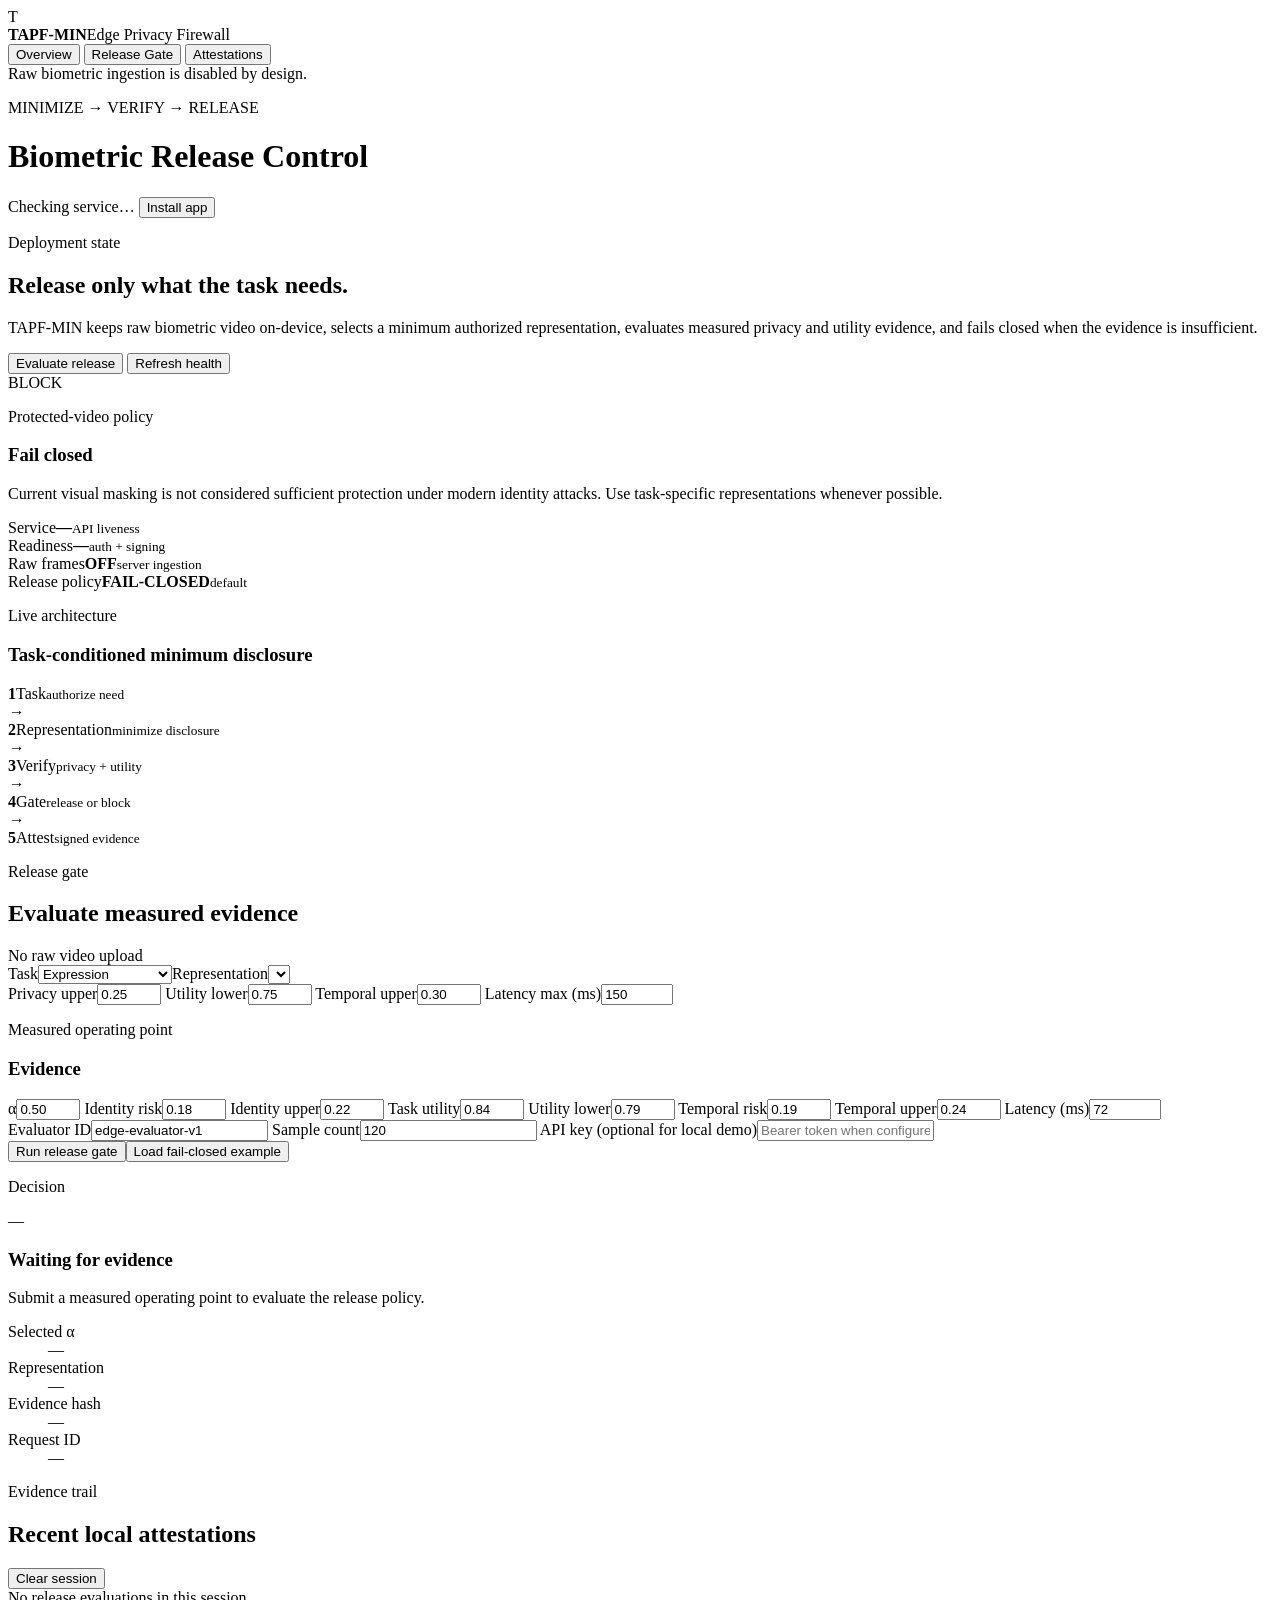
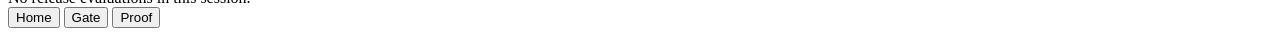
==== frontend/index.html @ cfe1b30a "Add TAPF-MIN responsive web and mobile interface" ====
<!doctype html>
<html lang="en">
<head>
  <meta charset="utf-8">
  <meta name="viewport" content="width=device-width,initial-scale=1,viewport-fit=cover">
  <meta name="theme-color" content="#0b1320">
  <meta name="description" content="TAPF-MIN minimum-disclosure biometric release interface">
  <link rel="manifest" href="/app/manifest.webmanifest">
  <link rel="icon" href="/app/icon.svg" type="image/svg+xml">
  <link rel="stylesheet" href="/app/styles.css">
  <title>TAPF-MIN Edge</title>
</head>
<body>
  <div class="app-shell">
    <aside class="sidebar" aria-label="Primary navigation">
      <div class="brand">
        <div class="brand-mark">T</div>
        <div><strong>TAPF-MIN</strong><span>Edge Privacy Firewall</span></div>
      </div>
      <nav class="nav-list">
        <button class="nav-item active" data-view="overview">Overview</button>
        <button class="nav-item" data-view="evaluate">Release Gate</button>
        <button class="nav-item" data-view="attestations">Attestations</button>
      </nav>
      <div class="sidebar-note">Raw biometric ingestion is disabled by design.</div>
    </aside>

    <main class="main">
      <header class="topbar">
        <div>
          <p class="eyebrow">MINIMIZE → VERIFY → RELEASE</p>
          <h1>Biometric Release Control</h1>
        </div>
        <div class="status-group">
          <span id="healthBadge" class="badge neutral">Checking service…</span>
          <button id="installBtn" class="secondary hidden" type="button">Install app</button>
        </div>
      </header>

      <section id="overview" class="view active" aria-labelledby="overviewTitle">
        <div class="hero-grid">
          <article class="panel hero-panel">
            <p class="eyebrow">Deployment state</p>
            <h2 id="overviewTitle">Release only what the task needs.</h2>
            <p class="lead">TAPF-MIN keeps raw biometric video on-device, selects a minimum authorized representation, evaluates measured privacy and utility evidence, and fails closed when the evidence is insufficient.</p>
            <div class="hero-actions">
              <button class="primary" type="button" data-jump="evaluate">Evaluate release</button>
              <button class="secondary" type="button" id="refreshHealth">Refresh health</button>
            </div>
          </article>
          <article class="panel risk-panel">
            <div class="ring" aria-label="Visual privacy status"><span id="riskRingValue">BLOCK</span></div>
            <div><p class="eyebrow">Protected-video policy</p><h3>Fail closed</h3><p>Current visual masking is not considered sufficient protection under modern identity attacks. Use task-specific representations whenever possible.</p></div>
          </article>
        </div>

        <div class="metric-grid">
          <article class="metric"><span>Service</span><strong id="serviceState">—</strong><small>API liveness</small></article>
          <article class="metric"><span>Readiness</span><strong id="readyState">—</strong><small>auth + signing</small></article>
          <article class="metric"><span>Raw frames</span><strong>OFF</strong><small>server ingestion</small></article>
          <article class="metric"><span>Release policy</span><strong>FAIL-CLOSED</strong><small>default</small></article>
        </div>

        <article class="panel pipeline-panel">
          <div class="panel-head"><div><p class="eyebrow">Live architecture</p><h3>Task-conditioned minimum disclosure</h3></div></div>
          <div class="pipeline" aria-label="TAPF-MIN processing pipeline">
            <div class="step"><b>1</b><span>Task</span><small>authorize need</small></div>
            <i>→</i><div class="step"><b>2</b><span>Representation</span><small>minimize disclosure</small></div>
            <i>→</i><div class="step"><b>3</b><span>Verify</span><small>privacy + utility</small></div>
            <i>→</i><div class="step"><b>4</b><span>Gate</span><small>release or block</small></div>
            <i>→</i><div class="step"><b>5</b><span>Attest</span><small>signed evidence</small></div>
          </div>
        </article>
      </section>

      <section id="evaluate" class="view" aria-labelledby="evaluateTitle">
        <div class="section-heading"><div><p class="eyebrow">Release gate</p><h2 id="evaluateTitle">Evaluate measured evidence</h2></div><span class="badge warn">No raw video upload</span></div>
        <div class="two-col">
          <form id="releaseForm" class="panel form-panel">
            <div class="field-row"><label>Task<select id="task" required><option value="expression">Expression</option><option value="movement">Movement</option><option value="rppg">rPPG</option><option value="authentication">Authentication</option><option value="visual_exam">Visual examination</option></select></label><label>Representation<select id="representation" required></select></label></div>
            <div class="threshold-grid">
              <label>Privacy upper<input id="privacyThreshold" type="number" min="0" max="1" step="0.01" value="0.25"></label>
              <label>Utility lower<input id="utilityThreshold" type="number" min="0" max="1" step="0.01" value="0.75"></label>
              <label>Temporal upper<input id="temporalThreshold" type="number" min="0" max="1" step="0.01" value="0.30"></label>
              <label>Latency max (ms)<input id="latencyThreshold" type="number" min="1" max="60000" step="1" value="150"></label>
            </div>
            <div class="panel-head compact"><div><p class="eyebrow">Measured operating point</p><h3>Evidence</h3></div></div>
            <div class="threshold-grid">
              <label>α<input id="alpha" type="number" min="0" max="1" step="0.05" value="0.50"></label>
              <label>Identity risk<input id="identityRisk" type="number" min="0" max="1" step="0.01" value="0.18"></label>
              <label>Identity upper<input id="identityUpper" type="number" min="0" max="1" step="0.01" value="0.22"></label>
              <label>Task utility<input id="taskUtility" type="number" min="0" max="1" step="0.01" value="0.84"></label>
              <label>Utility lower<input id="utilityLower" type="number" min="0" max="1" step="0.01" value="0.79"></label>
              <label>Temporal risk<input id="temporalRisk" type="number" min="0" max="1" step="0.01" value="0.19"></label>
              <label>Temporal upper<input id="temporalUpper" type="number" min="0" max="1" step="0.01" value="0.24"></label>
              <label>Latency (ms)<input id="latency" type="number" min="0" max="60000" step="1" value="72"></label>
            </div>
            <label>Evaluator ID<input id="evaluatorId" value="edge-evaluator-v1" maxlength="256"></label>
            <label>Sample count<input id="sampleCount" type="number" min="1" value="120"></label>
            <label>API key (optional for local demo)<input id="apiKey" type="password" autocomplete="off" placeholder="Bearer token when configured"></label>
            <div class="form-actions"><button class="primary" type="submit">Run release gate</button><button class="secondary" id="loadBlocked" type="button">Load fail-closed example</button></div>
            <p id="formMessage" class="form-message" aria-live="polite"></p>
          </form>

          <article class="panel decision-panel">
            <p class="eyebrow">Decision</p>
            <div id="decisionIcon" class="decision-icon neutral">—</div>
            <h3 id="decisionTitle">Waiting for evidence</h3>
            <p id="decisionReason">Submit a measured operating point to evaluate the release policy.</p>
            <dl class="decision-details"><div><dt>Selected α</dt><dd id="selectedAlpha">—</dd></div><div><dt>Representation</dt><dd id="selectedRep">—</dd></div><div><dt>Evidence hash</dt><dd id="evidenceHash">—</dd></div><div><dt>Request ID</dt><dd id="requestId">—</dd></div></dl>
          </article>
        </div>
      </section>

      <section id="attestations" class="view" aria-labelledby="attestTitle">
        <div class="section-heading"><div><p class="eyebrow">Evidence trail</p><h2 id="attestTitle">Recent local attestations</h2></div><button id="clearHistory" class="secondary" type="button">Clear session</button></div>
        <div id="attestationList" class="attestation-list"><article class="panel empty">No release evaluations in this session.</article></div>
      </section>
    </main>

    <nav class="mobile-nav" aria-label="Mobile navigation">
      <button class="mobile-nav-item active" data-view="overview">Home</button>
      <button class="mobile-nav-item" data-view="evaluate">Gate</button>
      <button class="mobile-nav-item" data-view="attestations">Proof</button>
    </nav>
  </div>
  <script src="/app/app.js" defer></script>
</body>
</html>
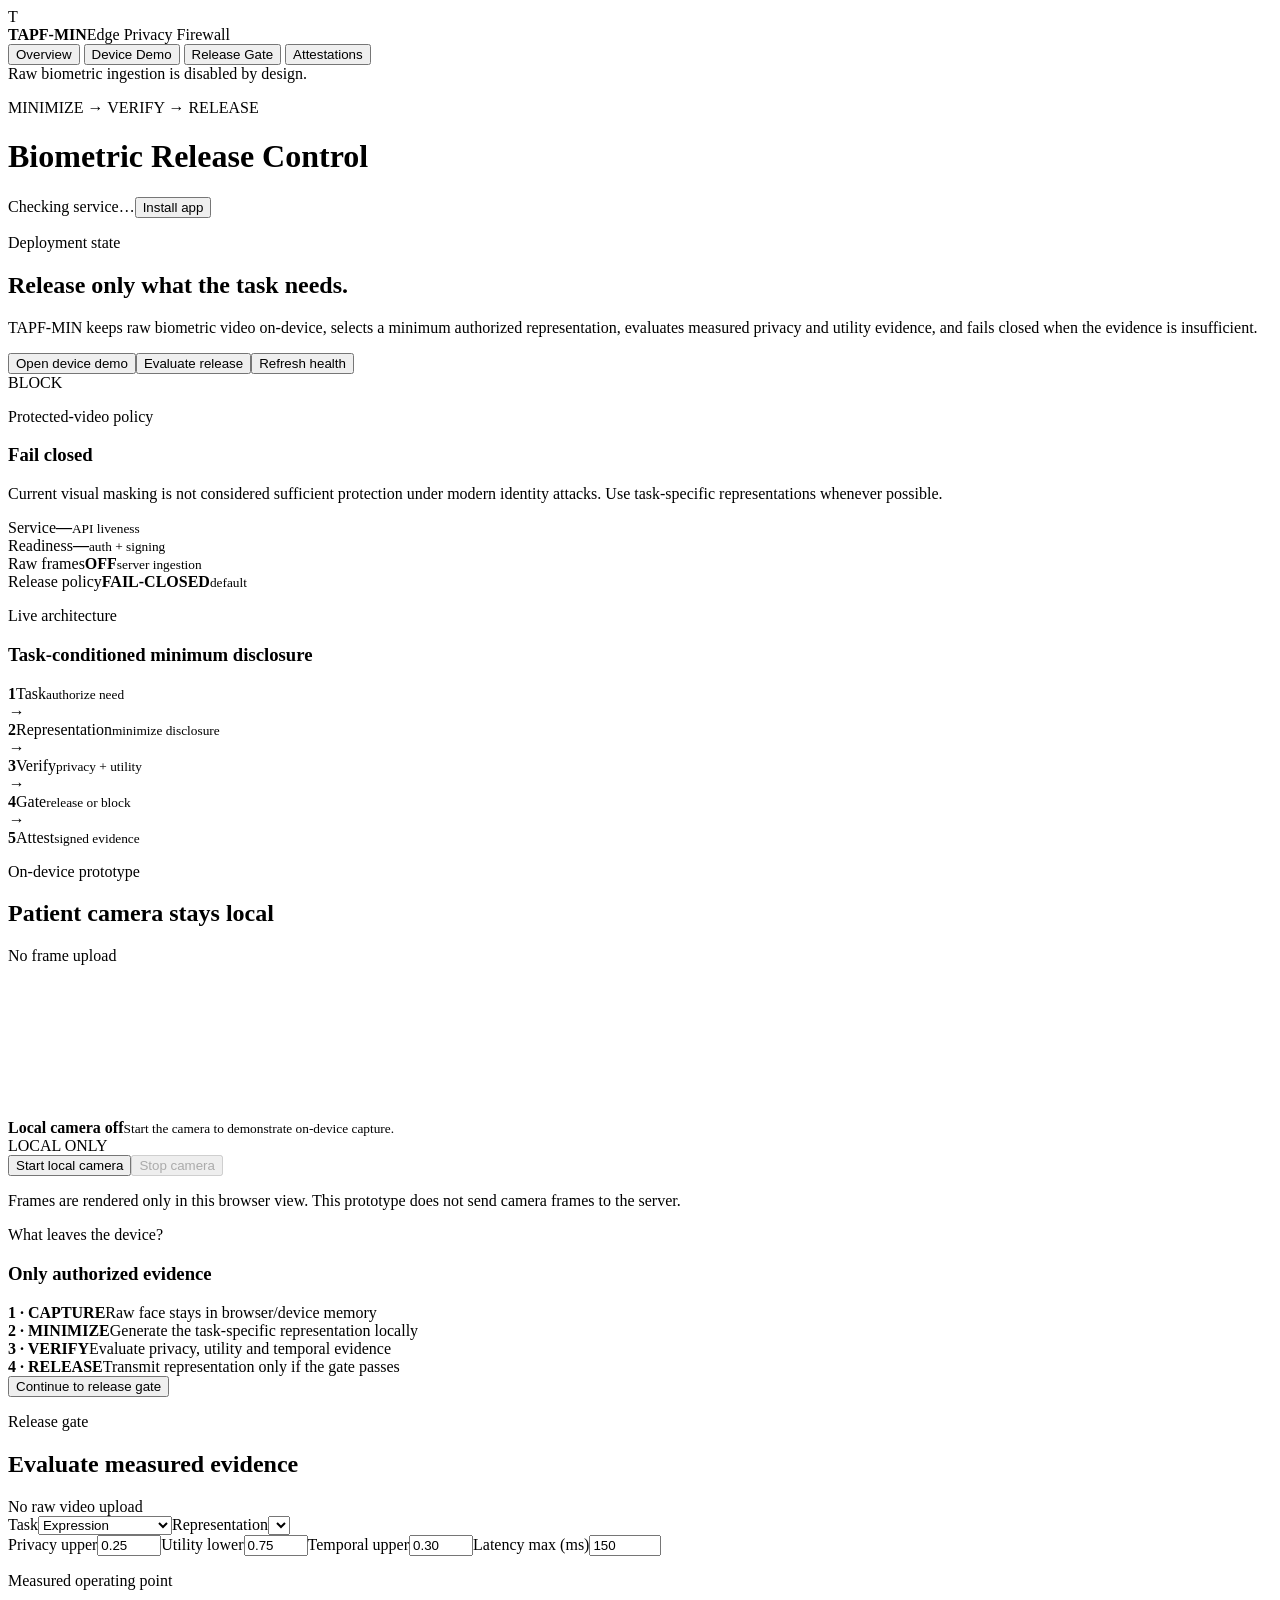
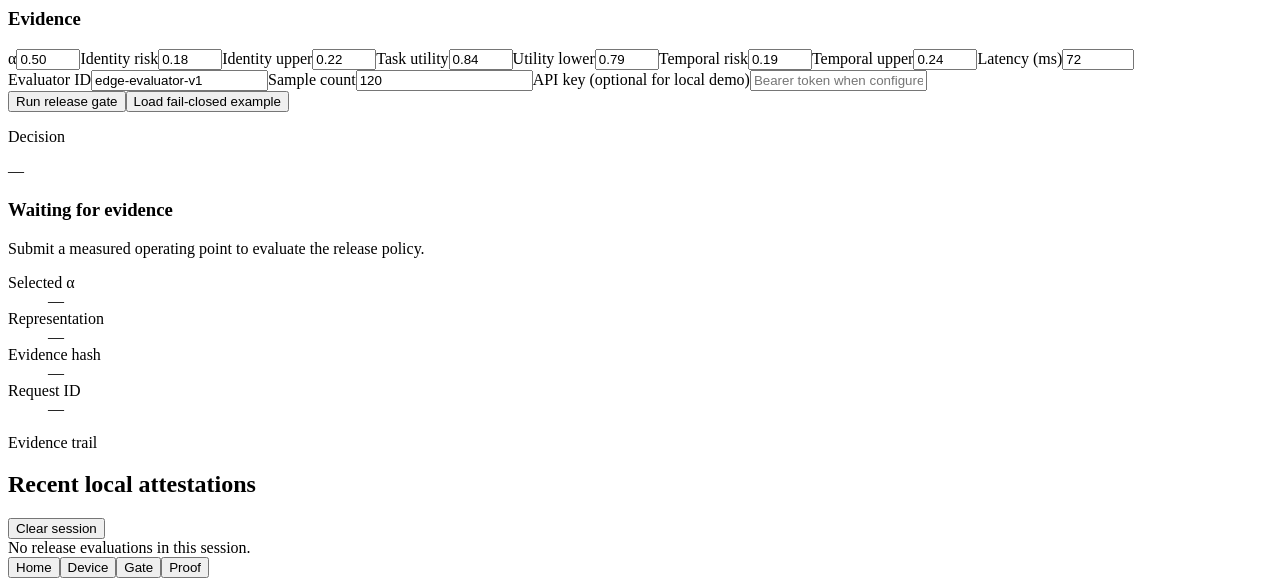
==== commit 0aa791e4: "Add local-camera device demo to TAPF-MIN app" ====
--- a/frontend/index.html
+++ b/frontend/index.html
@@ -13,12 +13,10 @@
 <body>
   <div class="app-shell">
     <aside class="sidebar" aria-label="Primary navigation">
-      <div class="brand">
-        <div class="brand-mark">T</div>
-        <div><strong>TAPF-MIN</strong><span>Edge Privacy Firewall</span></div>
-      </div>
+      <div class="brand"><div class="brand-mark">T</div><div><strong>TAPF-MIN</strong><span>Edge Privacy Firewall</span></div></div>
       <nav class="nav-list">
         <button class="nav-item active" data-view="overview">Overview</button>
+        <button class="nav-item" data-view="device">Device Demo</button>
         <button class="nav-item" data-view="evaluate">Release Gate</button>
         <button class="nav-item" data-view="attestations">Attestations</button>
       </nav>
@@ -26,51 +24,31 @@
     </aside>
 
     <main class="main">
-      <header class="topbar">
-        <div>
-          <p class="eyebrow">MINIMIZE → VERIFY → RELEASE</p>
-          <h1>Biometric Release Control</h1>
-        </div>
-        <div class="status-group">
-          <span id="healthBadge" class="badge neutral">Checking service…</span>
-          <button id="installBtn" class="secondary hidden" type="button">Install app</button>
-        </div>
-      </header>
+      <header class="topbar"><div><p class="eyebrow">MINIMIZE → VERIFY → RELEASE</p><h1>Biometric Release Control</h1></div><div class="status-group"><span id="healthBadge" class="badge neutral">Checking service…</span><button id="installBtn" class="secondary hidden" type="button">Install app</button></div></header>
 
       <section id="overview" class="view active" aria-labelledby="overviewTitle">
         <div class="hero-grid">
-          <article class="panel hero-panel">
-            <p class="eyebrow">Deployment state</p>
-            <h2 id="overviewTitle">Release only what the task needs.</h2>
-            <p class="lead">TAPF-MIN keeps raw biometric video on-device, selects a minimum authorized representation, evaluates measured privacy and utility evidence, and fails closed when the evidence is insufficient.</p>
-            <div class="hero-actions">
-              <button class="primary" type="button" data-jump="evaluate">Evaluate release</button>
-              <button class="secondary" type="button" id="refreshHealth">Refresh health</button>
-            </div>
+          <article class="panel hero-panel"><p class="eyebrow">Deployment state</p><h2 id="overviewTitle">Release only what the task needs.</h2><p class="lead">TAPF-MIN keeps raw biometric video on-device, selects a minimum authorized representation, evaluates measured privacy and utility evidence, and fails closed when the evidence is insufficient.</p><div class="hero-actions"><button class="primary" type="button" data-jump="device">Open device demo</button><button class="secondary" type="button" data-jump="evaluate">Evaluate release</button><button class="secondary" type="button" id="refreshHealth">Refresh health</button></div></article>
+          <article class="panel risk-panel"><div class="ring" aria-label="Visual privacy status"><span id="riskRingValue">BLOCK</span></div><div><p class="eyebrow">Protected-video policy</p><h3>Fail closed</h3><p>Current visual masking is not considered sufficient protection under modern identity attacks. Use task-specific representations whenever possible.</p></div></article>
+        </div>
+        <div class="metric-grid"><article class="metric"><span>Service</span><strong id="serviceState">—</strong><small>API liveness</small></article><article class="metric"><span>Readiness</span><strong id="readyState">—</strong><small>auth + signing</small></article><article class="metric"><span>Raw frames</span><strong>OFF</strong><small>server ingestion</small></article><article class="metric"><span>Release policy</span><strong>FAIL-CLOSED</strong><small>default</small></article></div>
+        <article class="panel pipeline-panel"><div class="panel-head"><div><p class="eyebrow">Live architecture</p><h3>Task-conditioned minimum disclosure</h3></div></div><div class="pipeline" aria-label="TAPF-MIN processing pipeline"><div class="step"><b>1</b><span>Task</span><small>authorize need</small></div><i>→</i><div class="step"><b>2</b><span>Representation</span><small>minimize disclosure</small></div><i>→</i><div class="step"><b>3</b><span>Verify</span><small>privacy + utility</small></div><i>→</i><div class="step"><b>4</b><span>Gate</span><small>release or block</small></div><i>→</i><div class="step"><b>5</b><span>Attest</span><small>signed evidence</small></div></div></article>
+      </section>
+
+      <section id="device" class="view" aria-labelledby="deviceTitle">
+        <div class="section-heading"><div><p class="eyebrow">On-device prototype</p><h2 id="deviceTitle">Patient camera stays local</h2></div><span class="badge ok">No frame upload</span></div>
+        <div class="two-col">
+          <article class="panel camera-panel">
+            <div class="camera-stage"><video id="localCamera" autoplay playsinline muted></video><div id="cameraPlaceholder" class="camera-placeholder"><strong>Local camera off</strong><small>Start the camera to demonstrate on-device capture.</small></div><span class="local-only-chip">LOCAL ONLY</span></div>
+            <div class="form-actions"><button id="startCamera" class="primary" type="button">Start local camera</button><button id="stopCamera" class="secondary" type="button" disabled>Stop camera</button></div>
+            <p id="cameraMessage" class="form-message" aria-live="polite">Frames are rendered only in this browser view. This prototype does not send camera frames to the server.</p>
           </article>
-          <article class="panel risk-panel">
-            <div class="ring" aria-label="Visual privacy status"><span id="riskRingValue">BLOCK</span></div>
-            <div><p class="eyebrow">Protected-video policy</p><h3>Fail closed</h3><p>Current visual masking is not considered sufficient protection under modern identity attacks. Use task-specific representations whenever possible.</p></div>
+          <article class="panel decision-panel">
+            <p class="eyebrow">What leaves the device?</p><h3>Only authorized evidence</h3>
+            <div class="device-flow"><div><strong>1 · CAPTURE</strong><span>Raw face stays in browser/device memory</span></div><div><strong>2 · MINIMIZE</strong><span>Generate the task-specific representation locally</span></div><div><strong>3 · VERIFY</strong><span>Evaluate privacy, utility and temporal evidence</span></div><div><strong>4 · RELEASE</strong><span>Transmit representation only if the gate passes</span></div></div>
+            <button class="primary" type="button" data-jump="evaluate">Continue to release gate</button>
           </article>
         </div>
-
-        <div class="metric-grid">
-          <article class="metric"><span>Service</span><strong id="serviceState">—</strong><small>API liveness</small></article>
-          <article class="metric"><span>Readiness</span><strong id="readyState">—</strong><small>auth + signing</small></article>
-          <article class="metric"><span>Raw frames</span><strong>OFF</strong><small>server ingestion</small></article>
-          <article class="metric"><span>Release policy</span><strong>FAIL-CLOSED</strong><small>default</small></article>
-        </div>
-
-        <article class="panel pipeline-panel">
-          <div class="panel-head"><div><p class="eyebrow">Live architecture</p><h3>Task-conditioned minimum disclosure</h3></div></div>
-          <div class="pipeline" aria-label="TAPF-MIN processing pipeline">
-            <div class="step"><b>1</b><span>Task</span><small>authorize need</small></div>
-            <i>→</i><div class="step"><b>2</b><span>Representation</span><small>minimize disclosure</small></div>
-            <i>→</i><div class="step"><b>3</b><span>Verify</span><small>privacy + utility</small></div>
-            <i>→</i><div class="step"><b>4</b><span>Gate</span><small>release or block</small></div>
-            <i>→</i><div class="step"><b>5</b><span>Attest</span><small>signed evidence</small></div>
-          </div>
-        </article>
       </section>
 
       <section id="evaluate" class="view" aria-labelledby="evaluateTitle">
@@ -78,52 +56,21 @@
         <div class="two-col">
           <form id="releaseForm" class="panel form-panel">
             <div class="field-row"><label>Task<select id="task" required><option value="expression">Expression</option><option value="movement">Movement</option><option value="rppg">rPPG</option><option value="authentication">Authentication</option><option value="visual_exam">Visual examination</option></select></label><label>Representation<select id="representation" required></select></label></div>
-            <div class="threshold-grid">
-              <label>Privacy upper<input id="privacyThreshold" type="number" min="0" max="1" step="0.01" value="0.25"></label>
-              <label>Utility lower<input id="utilityThreshold" type="number" min="0" max="1" step="0.01" value="0.75"></label>
-              <label>Temporal upper<input id="temporalThreshold" type="number" min="0" max="1" step="0.01" value="0.30"></label>
-              <label>Latency max (ms)<input id="latencyThreshold" type="number" min="1" max="60000" step="1" value="150"></label>
-            </div>
+            <div class="threshold-grid"><label>Privacy upper<input id="privacyThreshold" type="number" min="0" max="1" step="0.01" value="0.25"></label><label>Utility lower<input id="utilityThreshold" type="number" min="0" max="1" step="0.01" value="0.75"></label><label>Temporal upper<input id="temporalThreshold" type="number" min="0" max="1" step="0.01" value="0.30"></label><label>Latency max (ms)<input id="latencyThreshold" type="number" min="1" max="60000" step="1" value="150"></label></div>
             <div class="panel-head compact"><div><p class="eyebrow">Measured operating point</p><h3>Evidence</h3></div></div>
-            <div class="threshold-grid">
-              <label>α<input id="alpha" type="number" min="0" max="1" step="0.05" value="0.50"></label>
-              <label>Identity risk<input id="identityRisk" type="number" min="0" max="1" step="0.01" value="0.18"></label>
-              <label>Identity upper<input id="identityUpper" type="number" min="0" max="1" step="0.01" value="0.22"></label>
-              <label>Task utility<input id="taskUtility" type="number" min="0" max="1" step="0.01" value="0.84"></label>
-              <label>Utility lower<input id="utilityLower" type="number" min="0" max="1" step="0.01" value="0.79"></label>
-              <label>Temporal risk<input id="temporalRisk" type="number" min="0" max="1" step="0.01" value="0.19"></label>
-              <label>Temporal upper<input id="temporalUpper" type="number" min="0" max="1" step="0.01" value="0.24"></label>
-              <label>Latency (ms)<input id="latency" type="number" min="0" max="60000" step="1" value="72"></label>
-            </div>
-            <label>Evaluator ID<input id="evaluatorId" value="edge-evaluator-v1" maxlength="256"></label>
-            <label>Sample count<input id="sampleCount" type="number" min="1" value="120"></label>
-            <label>API key (optional for local demo)<input id="apiKey" type="password" autocomplete="off" placeholder="Bearer token when configured"></label>
-            <div class="form-actions"><button class="primary" type="submit">Run release gate</button><button class="secondary" id="loadBlocked" type="button">Load fail-closed example</button></div>
-            <p id="formMessage" class="form-message" aria-live="polite"></p>
+            <div class="threshold-grid"><label>α<input id="alpha" type="number" min="0" max="1" step="0.05" value="0.50"></label><label>Identity risk<input id="identityRisk" type="number" min="0" max="1" step="0.01" value="0.18"></label><label>Identity upper<input id="identityUpper" type="number" min="0" max="1" step="0.01" value="0.22"></label><label>Task utility<input id="taskUtility" type="number" min="0" max="1" step="0.01" value="0.84"></label><label>Utility lower<input id="utilityLower" type="number" min="0" max="1" step="0.01" value="0.79"></label><label>Temporal risk<input id="temporalRisk" type="number" min="0" max="1" step="0.01" value="0.19"></label><label>Temporal upper<input id="temporalUpper" type="number" min="0" max="1" step="0.01" value="0.24"></label><label>Latency (ms)<input id="latency" type="number" min="0" max="60000" step="1" value="72"></label></div>
+            <label>Evaluator ID<input id="evaluatorId" value="edge-evaluator-v1" maxlength="256"></label><label>Sample count<input id="sampleCount" type="number" min="1" value="120"></label><label>API key (optional for local demo)<input id="apiKey" type="password" autocomplete="off" placeholder="Bearer token when configured"></label>
+            <div class="form-actions"><button class="primary" type="submit">Run release gate</button><button class="secondary" id="loadBlocked" type="button">Load fail-closed example</button></div><p id="formMessage" class="form-message" aria-live="polite"></p>
           </form>
-
-          <article class="panel decision-panel">
-            <p class="eyebrow">Decision</p>
-            <div id="decisionIcon" class="decision-icon neutral">—</div>
-            <h3 id="decisionTitle">Waiting for evidence</h3>
-            <p id="decisionReason">Submit a measured operating point to evaluate the release policy.</p>
-            <dl class="decision-details"><div><dt>Selected α</dt><dd id="selectedAlpha">—</dd></div><div><dt>Representation</dt><dd id="selectedRep">—</dd></div><div><dt>Evidence hash</dt><dd id="evidenceHash">—</dd></div><div><dt>Request ID</dt><dd id="requestId">—</dd></div></dl>
-          </article>
+          <article class="panel decision-panel"><p class="eyebrow">Decision</p><div id="decisionIcon" class="decision-icon neutral">—</div><h3 id="decisionTitle">Waiting for evidence</h3><p id="decisionReason">Submit a measured operating point to evaluate the release policy.</p><dl class="decision-details"><div><dt>Selected α</dt><dd id="selectedAlpha">—</dd></div><div><dt>Representation</dt><dd id="selectedRep">—</dd></div><div><dt>Evidence hash</dt><dd id="evidenceHash">—</dd></div><div><dt>Request ID</dt><dd id="requestId">—</dd></div></dl></article>
         </div>
       </section>
 
-      <section id="attestations" class="view" aria-labelledby="attestTitle">
-        <div class="section-heading"><div><p class="eyebrow">Evidence trail</p><h2 id="attestTitle">Recent local attestations</h2></div><button id="clearHistory" class="secondary" type="button">Clear session</button></div>
-        <div id="attestationList" class="attestation-list"><article class="panel empty">No release evaluations in this session.</article></div>
-      </section>
+      <section id="attestations" class="view" aria-labelledby="attestTitle"><div class="section-heading"><div><p class="eyebrow">Evidence trail</p><h2 id="attestTitle">Recent local attestations</h2></div><button id="clearHistory" class="secondary" type="button">Clear session</button></div><div id="attestationList" class="attestation-list"><article class="panel empty">No release evaluations in this session.</article></div></section>
     </main>
 
-    <nav class="mobile-nav" aria-label="Mobile navigation">
-      <button class="mobile-nav-item active" data-view="overview">Home</button>
-      <button class="mobile-nav-item" data-view="evaluate">Gate</button>
-      <button class="mobile-nav-item" data-view="attestations">Proof</button>
-    </nav>
+    <nav class="mobile-nav" aria-label="Mobile navigation"><button class="mobile-nav-item active" data-view="overview">Home</button><button class="mobile-nav-item" data-view="device">Device</button><button class="mobile-nav-item" data-view="evaluate">Gate</button><button class="mobile-nav-item" data-view="attestations">Proof</button></nav>
   </div>
   <script src="/app/app.js" defer></script>
 </body>
-</html>
+</html>
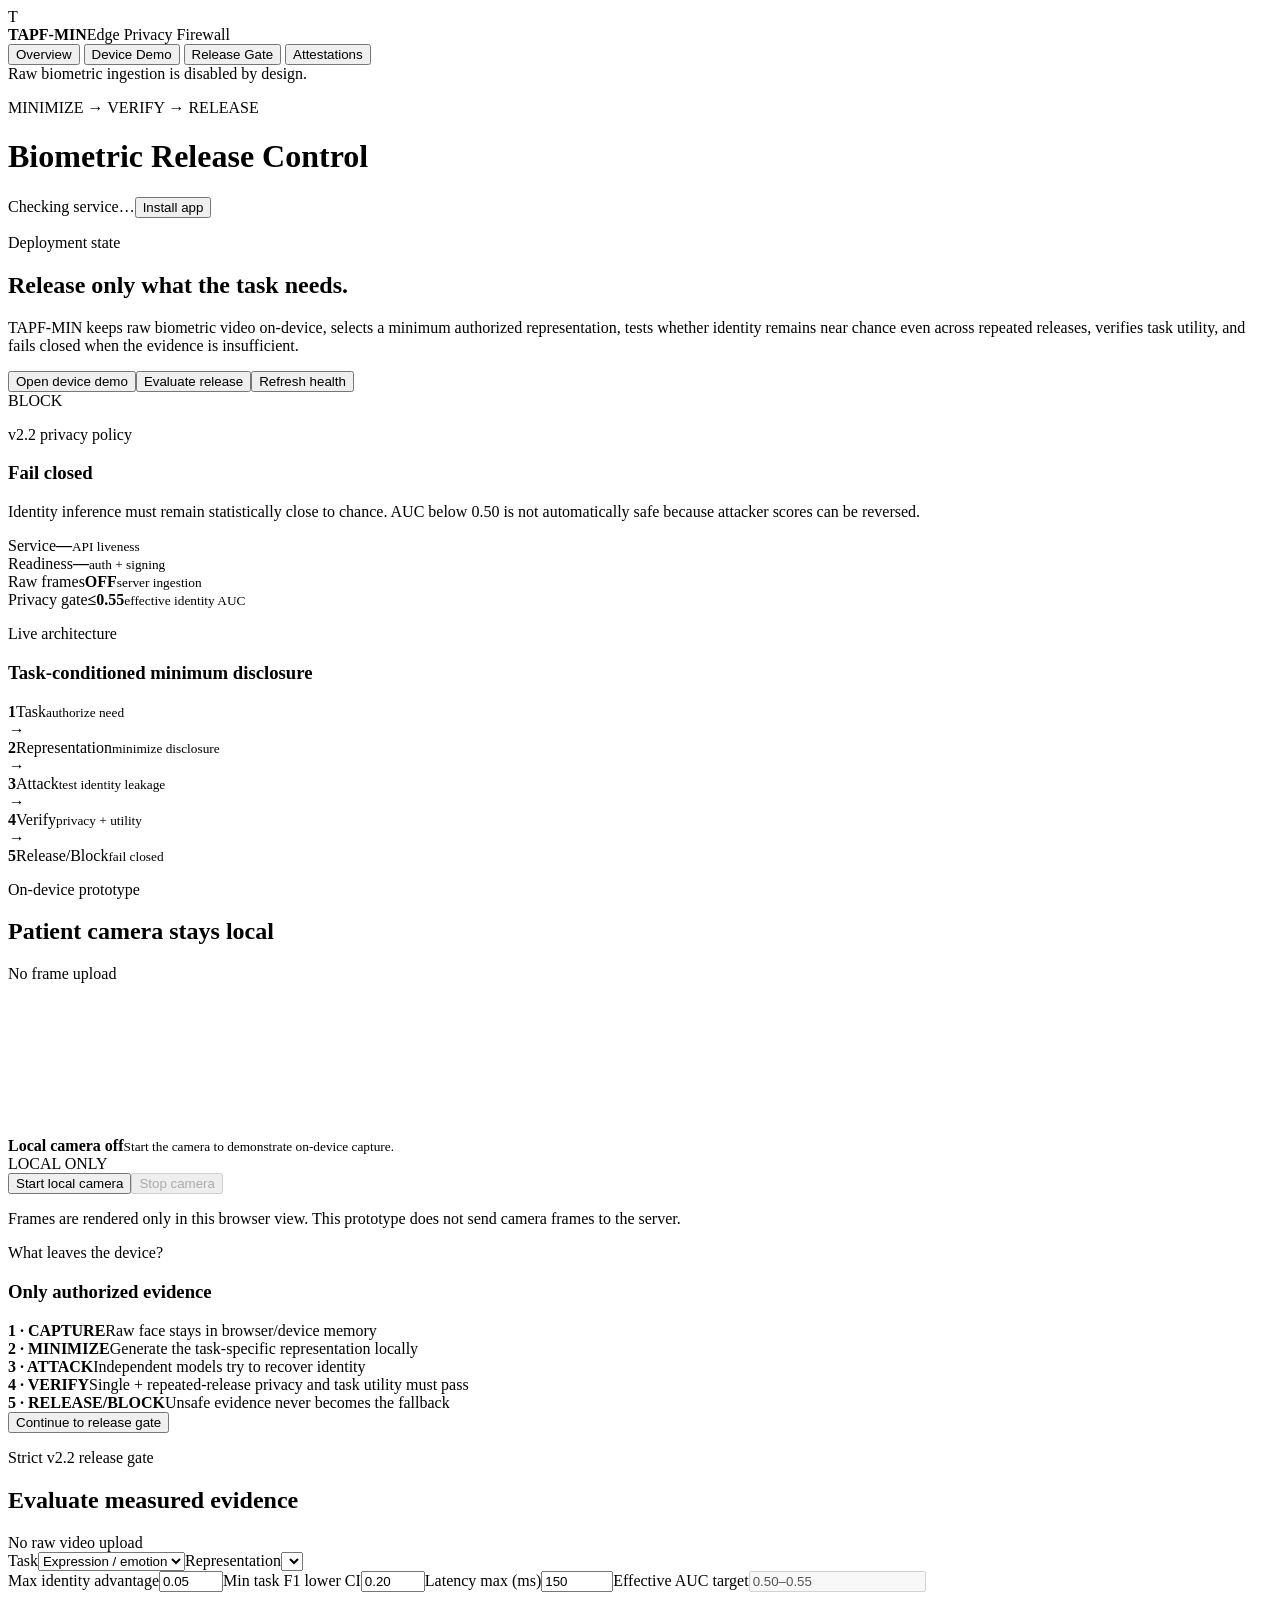
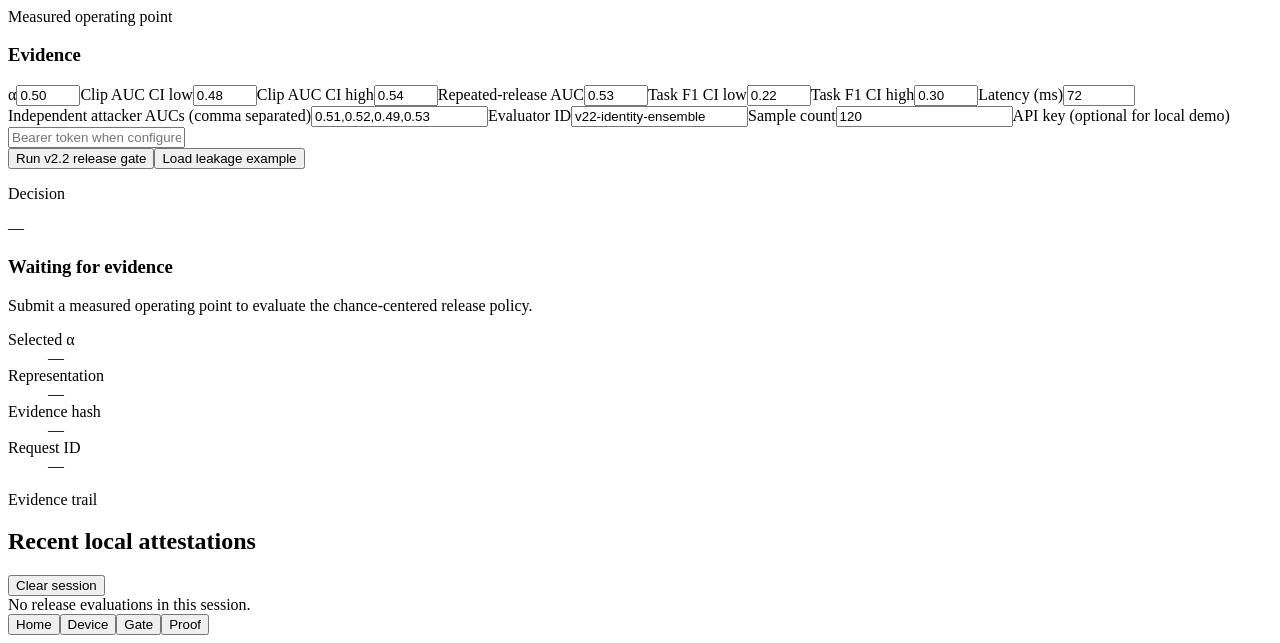
==== commit dcd69f16: "Align demo UI with strict v2.2 evidence gate" ====
--- a/frontend/index.html
+++ b/frontend/index.html
@@ -28,11 +28,11 @@
 
       <section id="overview" class="view active" aria-labelledby="overviewTitle">
         <div class="hero-grid">
-          <article class="panel hero-panel"><p class="eyebrow">Deployment state</p><h2 id="overviewTitle">Release only what the task needs.</h2><p class="lead">TAPF-MIN keeps raw biometric video on-device, selects a minimum authorized representation, evaluates measured privacy and utility evidence, and fails closed when the evidence is insufficient.</p><div class="hero-actions"><button class="primary" type="button" data-jump="device">Open device demo</button><button class="secondary" type="button" data-jump="evaluate">Evaluate release</button><button class="secondary" type="button" id="refreshHealth">Refresh health</button></div></article>
-          <article class="panel risk-panel"><div class="ring" aria-label="Visual privacy status"><span id="riskRingValue">BLOCK</span></div><div><p class="eyebrow">Protected-video policy</p><h3>Fail closed</h3><p>Current visual masking is not considered sufficient protection under modern identity attacks. Use task-specific representations whenever possible.</p></div></article>
+          <article class="panel hero-panel"><p class="eyebrow">Deployment state</p><h2 id="overviewTitle">Release only what the task needs.</h2><p class="lead">TAPF-MIN keeps raw biometric video on-device, selects a minimum authorized representation, tests whether identity remains near chance even across repeated releases, verifies task utility, and fails closed when the evidence is insufficient.</p><div class="hero-actions"><button class="primary" type="button" data-jump="device">Open device demo</button><button class="secondary" type="button" data-jump="evaluate">Evaluate release</button><button class="secondary" type="button" id="refreshHealth">Refresh health</button></div></article>
+          <article class="panel risk-panel"><div class="ring" aria-label="Visual privacy status"><span id="riskRingValue">BLOCK</span></div><div><p class="eyebrow">v2.2 privacy policy</p><h3>Fail closed</h3><p>Identity inference must remain statistically close to chance. AUC below 0.50 is not automatically safe because attacker scores can be reversed.</p></div></article>
         </div>
-        <div class="metric-grid"><article class="metric"><span>Service</span><strong id="serviceState">—</strong><small>API liveness</small></article><article class="metric"><span>Readiness</span><strong id="readyState">—</strong><small>auth + signing</small></article><article class="metric"><span>Raw frames</span><strong>OFF</strong><small>server ingestion</small></article><article class="metric"><span>Release policy</span><strong>FAIL-CLOSED</strong><small>default</small></article></div>
-        <article class="panel pipeline-panel"><div class="panel-head"><div><p class="eyebrow">Live architecture</p><h3>Task-conditioned minimum disclosure</h3></div></div><div class="pipeline" aria-label="TAPF-MIN processing pipeline"><div class="step"><b>1</b><span>Task</span><small>authorize need</small></div><i>→</i><div class="step"><b>2</b><span>Representation</span><small>minimize disclosure</small></div><i>→</i><div class="step"><b>3</b><span>Verify</span><small>privacy + utility</small></div><i>→</i><div class="step"><b>4</b><span>Gate</span><small>release or block</small></div><i>→</i><div class="step"><b>5</b><span>Attest</span><small>signed evidence</small></div></div></article>
+        <div class="metric-grid"><article class="metric"><span>Service</span><strong id="serviceState">—</strong><small>API liveness</small></article><article class="metric"><span>Readiness</span><strong id="readyState">—</strong><small>auth + signing</small></article><article class="metric"><span>Raw frames</span><strong>OFF</strong><small>server ingestion</small></article><article class="metric"><span>Privacy gate</span><strong>≤0.55</strong><small>effective identity AUC</small></article></div>
+        <article class="panel pipeline-panel"><div class="panel-head"><div><p class="eyebrow">Live architecture</p><h3>Task-conditioned minimum disclosure</h3></div></div><div class="pipeline" aria-label="TAPF-MIN processing pipeline"><div class="step"><b>1</b><span>Task</span><small>authorize need</small></div><i>→</i><div class="step"><b>2</b><span>Representation</span><small>minimize disclosure</small></div><i>→</i><div class="step"><b>3</b><span>Attack</span><small>test identity leakage</small></div><i>→</i><div class="step"><b>4</b><span>Verify</span><small>privacy + utility</small></div><i>→</i><div class="step"><b>5</b><span>Release/Block</span><small>fail closed</small></div></div></article>
       </section>
 
       <section id="device" class="view" aria-labelledby="deviceTitle">
@@ -45,24 +45,24 @@
           </article>
           <article class="panel decision-panel">
             <p class="eyebrow">What leaves the device?</p><h3>Only authorized evidence</h3>
-            <div class="device-flow"><div><strong>1 · CAPTURE</strong><span>Raw face stays in browser/device memory</span></div><div><strong>2 · MINIMIZE</strong><span>Generate the task-specific representation locally</span></div><div><strong>3 · VERIFY</strong><span>Evaluate privacy, utility and temporal evidence</span></div><div><strong>4 · RELEASE</strong><span>Transmit representation only if the gate passes</span></div></div>
+            <div class="device-flow"><div><strong>1 · CAPTURE</strong><span>Raw face stays in browser/device memory</span></div><div><strong>2 · MINIMIZE</strong><span>Generate the task-specific representation locally</span></div><div><strong>3 · ATTACK</strong><span>Independent models try to recover identity</span></div><div><strong>4 · VERIFY</strong><span>Single + repeated-release privacy and task utility must pass</span></div><div><strong>5 · RELEASE/BLOCK</strong><span>Unsafe evidence never becomes the fallback</span></div></div>
             <button class="primary" type="button" data-jump="evaluate">Continue to release gate</button>
           </article>
         </div>
       </section>
 
       <section id="evaluate" class="view" aria-labelledby="evaluateTitle">
-        <div class="section-heading"><div><p class="eyebrow">Release gate</p><h2 id="evaluateTitle">Evaluate measured evidence</h2></div><span class="badge warn">No raw video upload</span></div>
+        <div class="section-heading"><div><p class="eyebrow">Strict v2.2 release gate</p><h2 id="evaluateTitle">Evaluate measured evidence</h2></div><span class="badge warn">No raw video upload</span></div>
         <div class="two-col">
           <form id="releaseForm" class="panel form-panel">
-            <div class="field-row"><label>Task<select id="task" required><option value="expression">Expression</option><option value="movement">Movement</option><option value="rppg">rPPG</option><option value="authentication">Authentication</option><option value="visual_exam">Visual examination</option></select></label><label>Representation<select id="representation" required></select></label></div>
-            <div class="threshold-grid"><label>Privacy upper<input id="privacyThreshold" type="number" min="0" max="1" step="0.01" value="0.25"></label><label>Utility lower<input id="utilityThreshold" type="number" min="0" max="1" step="0.01" value="0.75"></label><label>Temporal upper<input id="temporalThreshold" type="number" min="0" max="1" step="0.01" value="0.30"></label><label>Latency max (ms)<input id="latencyThreshold" type="number" min="1" max="60000" step="1" value="150"></label></div>
+            <div class="field-row"><label>Task<select id="task" required><option value="emotion">Expression / emotion</option><option value="movement">Movement</option><option value="neurology-motion">Neurology motion</option><option value="rppg">rPPG</option><option value="authentication">Authentication</option><option value="clinician-visual">Clinician visual</option></select></label><label>Representation<select id="representation" required></select></label></div>
+            <div class="threshold-grid"><label>Max identity advantage<input id="identityAdvantageThreshold" type="number" min="0" max="0.5" step="0.01" value="0.05"></label><label>Min task F1 lower CI<input id="utilityThreshold" type="number" min="0" max="1" step="0.01" value="0.20"></label><label>Latency max (ms)<input id="latencyThreshold" type="number" min="1" max="60000" step="1" value="150"></label><label>Effective AUC target<input type="text" value="0.50–0.55" disabled></label></div>
             <div class="panel-head compact"><div><p class="eyebrow">Measured operating point</p><h3>Evidence</h3></div></div>
-            <div class="threshold-grid"><label>α<input id="alpha" type="number" min="0" max="1" step="0.05" value="0.50"></label><label>Identity risk<input id="identityRisk" type="number" min="0" max="1" step="0.01" value="0.18"></label><label>Identity upper<input id="identityUpper" type="number" min="0" max="1" step="0.01" value="0.22"></label><label>Task utility<input id="taskUtility" type="number" min="0" max="1" step="0.01" value="0.84"></label><label>Utility lower<input id="utilityLower" type="number" min="0" max="1" step="0.01" value="0.79"></label><label>Temporal risk<input id="temporalRisk" type="number" min="0" max="1" step="0.01" value="0.19"></label><label>Temporal upper<input id="temporalUpper" type="number" min="0" max="1" step="0.01" value="0.24"></label><label>Latency (ms)<input id="latency" type="number" min="0" max="60000" step="1" value="72"></label></div>
-            <label>Evaluator ID<input id="evaluatorId" value="edge-evaluator-v1" maxlength="256"></label><label>Sample count<input id="sampleCount" type="number" min="1" value="120"></label><label>API key (optional for local demo)<input id="apiKey" type="password" autocomplete="off" placeholder="Bearer token when configured"></label>
-            <div class="form-actions"><button class="primary" type="submit">Run release gate</button><button class="secondary" id="loadBlocked" type="button">Load fail-closed example</button></div><p id="formMessage" class="form-message" aria-live="polite"></p>
+            <div class="threshold-grid"><label>α<input id="alpha" type="number" min="0" max="1" step="0.05" value="0.50"></label><label>Clip AUC CI low<input id="clipAucLow" type="number" min="0" max="1" step="0.01" value="0.48"></label><label>Clip AUC CI high<input id="clipAucHigh" type="number" min="0" max="1" step="0.01" value="0.54"></label><label>Repeated-release AUC<input id="repeatedAuc" type="number" min="0" max="1" step="0.01" value="0.53"></label><label>Task F1 CI low<input id="taskF1Low" type="number" min="0" max="1" step="0.01" value="0.22"></label><label>Task F1 CI high<input id="taskF1High" type="number" min="0" max="1" step="0.01" value="0.30"></label><label>Latency (ms)<input id="latency" type="number" min="0" max="60000" step="1" value="72"></label></div>
+            <label>Independent attacker AUCs (comma separated)<input id="attackerAucs" value="0.51,0.52,0.49,0.53"></label><label>Evaluator ID<input id="evaluatorId" value="v22-identity-ensemble" maxlength="256"></label><label>Sample count<input id="sampleCount" type="number" min="1" value="120"></label><label>API key (optional for local demo)<input id="apiKey" type="password" autocomplete="off" placeholder="Bearer token when configured"></label>
+            <div class="form-actions"><button class="primary" type="submit">Run v2.2 release gate</button><button class="secondary" id="loadBlocked" type="button">Load leakage example</button></div><p id="formMessage" class="form-message" aria-live="polite"></p>
           </form>
-          <article class="panel decision-panel"><p class="eyebrow">Decision</p><div id="decisionIcon" class="decision-icon neutral">—</div><h3 id="decisionTitle">Waiting for evidence</h3><p id="decisionReason">Submit a measured operating point to evaluate the release policy.</p><dl class="decision-details"><div><dt>Selected α</dt><dd id="selectedAlpha">—</dd></div><div><dt>Representation</dt><dd id="selectedRep">—</dd></div><div><dt>Evidence hash</dt><dd id="evidenceHash">—</dd></div><div><dt>Request ID</dt><dd id="requestId">—</dd></div></dl></article>
+          <article class="panel decision-panel"><p class="eyebrow">Decision</p><div id="decisionIcon" class="decision-icon neutral">—</div><h3 id="decisionTitle">Waiting for evidence</h3><p id="decisionReason">Submit a measured operating point to evaluate the chance-centered release policy.</p><dl class="decision-details"><div><dt>Selected α</dt><dd id="selectedAlpha">—</dd></div><div><dt>Representation</dt><dd id="selectedRep">—</dd></div><div><dt>Evidence hash</dt><dd id="evidenceHash">—</dd></div><div><dt>Request ID</dt><dd id="requestId">—</dd></div></dl></article>
         </div>
       </section>
 
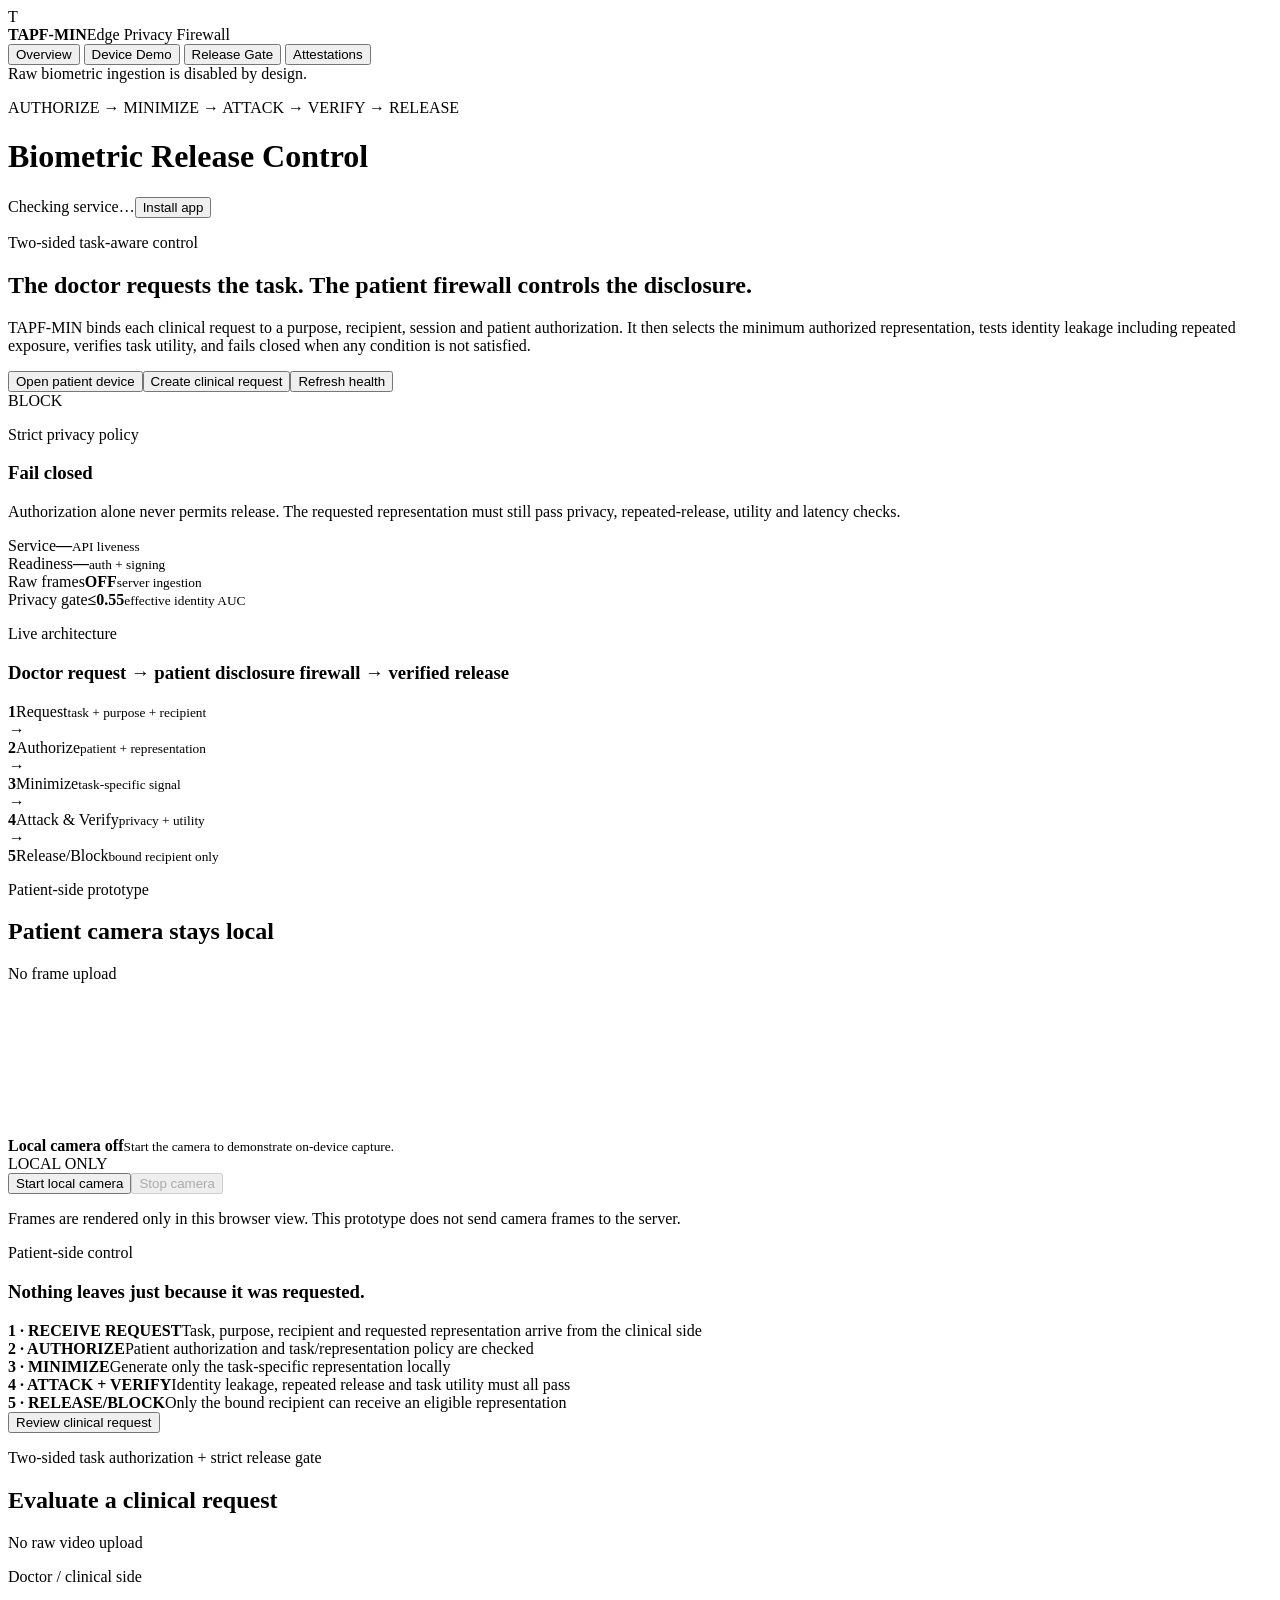
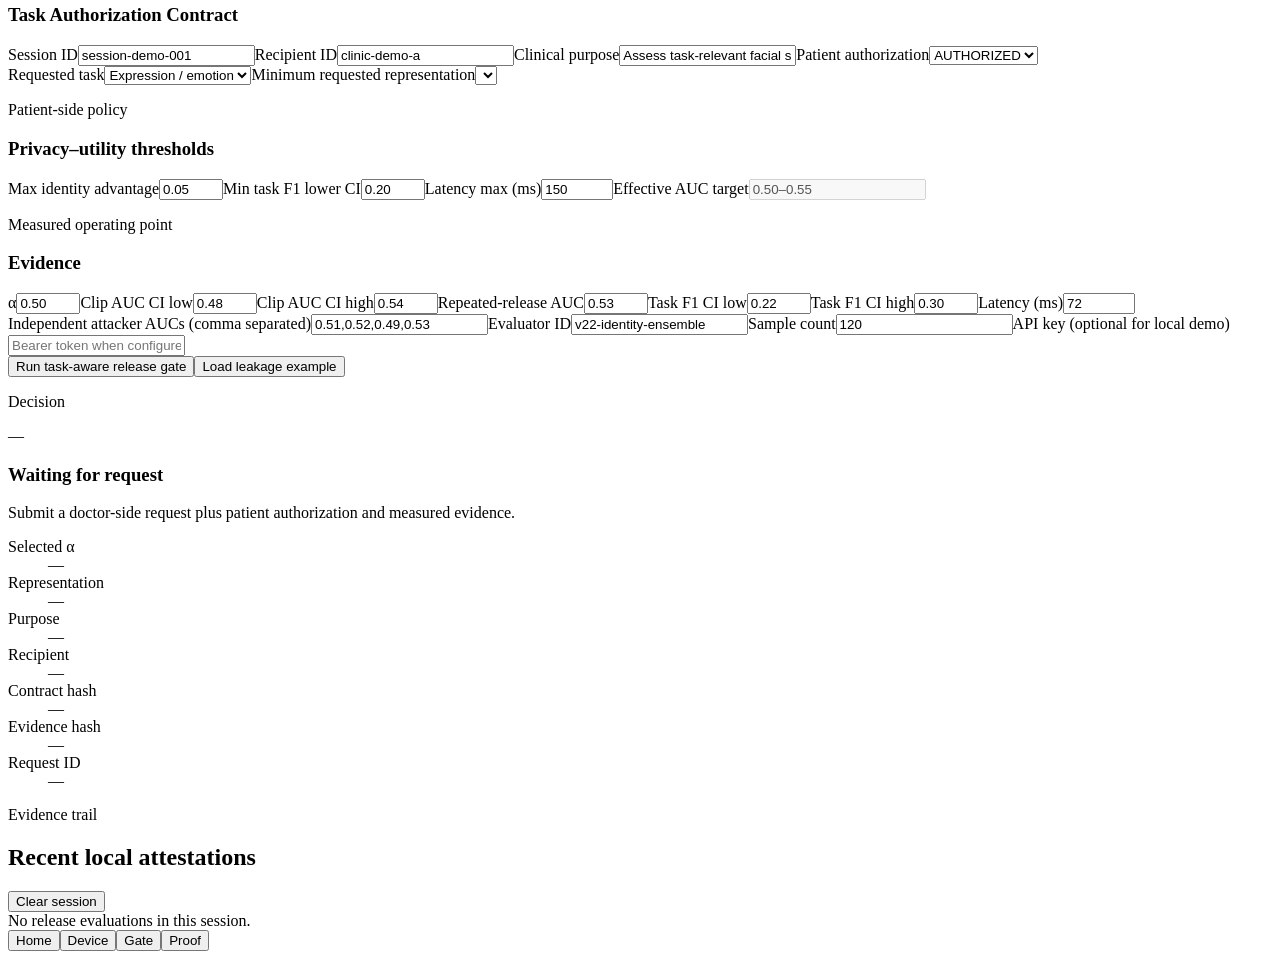
==== commit b7526665: "Add doctor-patient task authorization controls to UI" ====
--- a/frontend/index.html
+++ b/frontend/index.html
@@ -24,19 +24,19 @@
     </aside>
 
     <main class="main">
-      <header class="topbar"><div><p class="eyebrow">MINIMIZE → VERIFY → RELEASE</p><h1>Biometric Release Control</h1></div><div class="status-group"><span id="healthBadge" class="badge neutral">Checking service…</span><button id="installBtn" class="secondary hidden" type="button">Install app</button></div></header>
+      <header class="topbar"><div><p class="eyebrow">AUTHORIZE → MINIMIZE → ATTACK → VERIFY → RELEASE</p><h1>Biometric Release Control</h1></div><div class="status-group"><span id="healthBadge" class="badge neutral">Checking service…</span><button id="installBtn" class="secondary hidden" type="button">Install app</button></div></header>
 
       <section id="overview" class="view active" aria-labelledby="overviewTitle">
         <div class="hero-grid">
-          <article class="panel hero-panel"><p class="eyebrow">Deployment state</p><h2 id="overviewTitle">Release only what the task needs.</h2><p class="lead">TAPF-MIN keeps raw biometric video on-device, selects a minimum authorized representation, tests whether identity remains near chance even across repeated releases, verifies task utility, and fails closed when the evidence is insufficient.</p><div class="hero-actions"><button class="primary" type="button" data-jump="device">Open device demo</button><button class="secondary" type="button" data-jump="evaluate">Evaluate release</button><button class="secondary" type="button" id="refreshHealth">Refresh health</button></div></article>
-          <article class="panel risk-panel"><div class="ring" aria-label="Visual privacy status"><span id="riskRingValue">BLOCK</span></div><div><p class="eyebrow">v2.2 privacy policy</p><h3>Fail closed</h3><p>Identity inference must remain statistically close to chance. AUC below 0.50 is not automatically safe because attacker scores can be reversed.</p></div></article>
+          <article class="panel hero-panel"><p class="eyebrow">Two-sided task-aware control</p><h2 id="overviewTitle">The doctor requests the task. The patient firewall controls the disclosure.</h2><p class="lead">TAPF-MIN binds each clinical request to a purpose, recipient, session and patient authorization. It then selects the minimum authorized representation, tests identity leakage including repeated exposure, verifies task utility, and fails closed when any condition is not satisfied.</p><div class="hero-actions"><button class="primary" type="button" data-jump="device">Open patient device</button><button class="secondary" type="button" data-jump="evaluate">Create clinical request</button><button class="secondary" type="button" id="refreshHealth">Refresh health</button></div></article>
+          <article class="panel risk-panel"><div class="ring" aria-label="Visual privacy status"><span id="riskRingValue">BLOCK</span></div><div><p class="eyebrow">Strict privacy policy</p><h3>Fail closed</h3><p>Authorization alone never permits release. The requested representation must still pass privacy, repeated-release, utility and latency checks.</p></div></article>
         </div>
         <div class="metric-grid"><article class="metric"><span>Service</span><strong id="serviceState">—</strong><small>API liveness</small></article><article class="metric"><span>Readiness</span><strong id="readyState">—</strong><small>auth + signing</small></article><article class="metric"><span>Raw frames</span><strong>OFF</strong><small>server ingestion</small></article><article class="metric"><span>Privacy gate</span><strong>≤0.55</strong><small>effective identity AUC</small></article></div>
-        <article class="panel pipeline-panel"><div class="panel-head"><div><p class="eyebrow">Live architecture</p><h3>Task-conditioned minimum disclosure</h3></div></div><div class="pipeline" aria-label="TAPF-MIN processing pipeline"><div class="step"><b>1</b><span>Task</span><small>authorize need</small></div><i>→</i><div class="step"><b>2</b><span>Representation</span><small>minimize disclosure</small></div><i>→</i><div class="step"><b>3</b><span>Attack</span><small>test identity leakage</small></div><i>→</i><div class="step"><b>4</b><span>Verify</span><small>privacy + utility</small></div><i>→</i><div class="step"><b>5</b><span>Release/Block</span><small>fail closed</small></div></div></article>
+        <article class="panel pipeline-panel"><div class="panel-head"><div><p class="eyebrow">Live architecture</p><h3>Doctor request → patient disclosure firewall → verified release</h3></div></div><div class="pipeline" aria-label="TAPF-MIN processing pipeline"><div class="step"><b>1</b><span>Request</span><small>task + purpose + recipient</small></div><i>→</i><div class="step"><b>2</b><span>Authorize</span><small>patient + representation</small></div><i>→</i><div class="step"><b>3</b><span>Minimize</span><small>task-specific signal</small></div><i>→</i><div class="step"><b>4</b><span>Attack & Verify</span><small>privacy + utility</small></div><i>→</i><div class="step"><b>5</b><span>Release/Block</span><small>bound recipient only</small></div></div></article>
       </section>
 
       <section id="device" class="view" aria-labelledby="deviceTitle">
-        <div class="section-heading"><div><p class="eyebrow">On-device prototype</p><h2 id="deviceTitle">Patient camera stays local</h2></div><span class="badge ok">No frame upload</span></div>
+        <div class="section-heading"><div><p class="eyebrow">Patient-side prototype</p><h2 id="deviceTitle">Patient camera stays local</h2></div><span class="badge ok">No frame upload</span></div>
         <div class="two-col">
           <article class="panel camera-panel">
             <div class="camera-stage"><video id="localCamera" autoplay playsinline muted></video><div id="cameraPlaceholder" class="camera-placeholder"><strong>Local camera off</strong><small>Start the camera to demonstrate on-device capture.</small></div><span class="local-only-chip">LOCAL ONLY</span></div>
@@ -44,25 +44,28 @@
             <p id="cameraMessage" class="form-message" aria-live="polite">Frames are rendered only in this browser view. This prototype does not send camera frames to the server.</p>
           </article>
           <article class="panel decision-panel">
-            <p class="eyebrow">What leaves the device?</p><h3>Only authorized evidence</h3>
-            <div class="device-flow"><div><strong>1 · CAPTURE</strong><span>Raw face stays in browser/device memory</span></div><div><strong>2 · MINIMIZE</strong><span>Generate the task-specific representation locally</span></div><div><strong>3 · ATTACK</strong><span>Independent models try to recover identity</span></div><div><strong>4 · VERIFY</strong><span>Single + repeated-release privacy and task utility must pass</span></div><div><strong>5 · RELEASE/BLOCK</strong><span>Unsafe evidence never becomes the fallback</span></div></div>
-            <button class="primary" type="button" data-jump="evaluate">Continue to release gate</button>
+            <p class="eyebrow">Patient-side control</p><h3>Nothing leaves just because it was requested.</h3>
+            <div class="device-flow"><div><strong>1 · RECEIVE REQUEST</strong><span>Task, purpose, recipient and requested representation arrive from the clinical side</span></div><div><strong>2 · AUTHORIZE</strong><span>Patient authorization and task/representation policy are checked</span></div><div><strong>3 · MINIMIZE</strong><span>Generate only the task-specific representation locally</span></div><div><strong>4 · ATTACK + VERIFY</strong><span>Identity leakage, repeated release and task utility must all pass</span></div><div><strong>5 · RELEASE/BLOCK</strong><span>Only the bound recipient can receive an eligible representation</span></div></div>
+            <button class="primary" type="button" data-jump="evaluate">Review clinical request</button>
           </article>
         </div>
       </section>
 
       <section id="evaluate" class="view" aria-labelledby="evaluateTitle">
-        <div class="section-heading"><div><p class="eyebrow">Strict v2.2 release gate</p><h2 id="evaluateTitle">Evaluate measured evidence</h2></div><span class="badge warn">No raw video upload</span></div>
+        <div class="section-heading"><div><p class="eyebrow">Two-sided task authorization + strict release gate</p><h2 id="evaluateTitle">Evaluate a clinical request</h2></div><span class="badge warn">No raw video upload</span></div>
         <div class="two-col">
           <form id="releaseForm" class="panel form-panel">
-            <div class="field-row"><label>Task<select id="task" required><option value="emotion">Expression / emotion</option><option value="movement">Movement</option><option value="neurology-motion">Neurology motion</option><option value="rppg">rPPG</option><option value="authentication">Authentication</option><option value="clinician-visual">Clinician visual</option></select></label><label>Representation<select id="representation" required></select></label></div>
+            <div class="panel-head compact"><div><p class="eyebrow">Doctor / clinical side</p><h3>Task Authorization Contract</h3></div></div>
+            <div class="threshold-grid"><label>Session ID<input id="sessionId" value="session-demo-001" maxlength="128" required></label><label>Recipient ID<input id="recipientId" value="clinic-demo-a" maxlength="256" required></label><label>Clinical purpose<input id="purpose" value="Assess task-relevant facial signal" maxlength="512" required></label><label>Patient authorization<select id="patientAuthorized"><option value="true" selected>AUTHORIZED</option><option value="false">DENIED</option></select></label></div>
+            <div class="field-row"><label>Requested task<select id="task" required><option value="emotion">Expression / emotion</option><option value="movement">Movement</option><option value="neurology-motion">Neurology motion</option><option value="rppg">rPPG</option><option value="authentication">Authentication</option><option value="clinician-visual">Clinician visual</option></select></label><label>Minimum requested representation<select id="representation" required></select></label></div>
+            <div class="panel-head compact"><div><p class="eyebrow">Patient-side policy</p><h3>Privacy–utility thresholds</h3></div></div>
             <div class="threshold-grid"><label>Max identity advantage<input id="identityAdvantageThreshold" type="number" min="0" max="0.5" step="0.01" value="0.05"></label><label>Min task F1 lower CI<input id="utilityThreshold" type="number" min="0" max="1" step="0.01" value="0.20"></label><label>Latency max (ms)<input id="latencyThreshold" type="number" min="1" max="60000" step="1" value="150"></label><label>Effective AUC target<input type="text" value="0.50–0.55" disabled></label></div>
             <div class="panel-head compact"><div><p class="eyebrow">Measured operating point</p><h3>Evidence</h3></div></div>
             <div class="threshold-grid"><label>α<input id="alpha" type="number" min="0" max="1" step="0.05" value="0.50"></label><label>Clip AUC CI low<input id="clipAucLow" type="number" min="0" max="1" step="0.01" value="0.48"></label><label>Clip AUC CI high<input id="clipAucHigh" type="number" min="0" max="1" step="0.01" value="0.54"></label><label>Repeated-release AUC<input id="repeatedAuc" type="number" min="0" max="1" step="0.01" value="0.53"></label><label>Task F1 CI low<input id="taskF1Low" type="number" min="0" max="1" step="0.01" value="0.22"></label><label>Task F1 CI high<input id="taskF1High" type="number" min="0" max="1" step="0.01" value="0.30"></label><label>Latency (ms)<input id="latency" type="number" min="0" max="60000" step="1" value="72"></label></div>
             <label>Independent attacker AUCs (comma separated)<input id="attackerAucs" value="0.51,0.52,0.49,0.53"></label><label>Evaluator ID<input id="evaluatorId" value="v22-identity-ensemble" maxlength="256"></label><label>Sample count<input id="sampleCount" type="number" min="1" value="120"></label><label>API key (optional for local demo)<input id="apiKey" type="password" autocomplete="off" placeholder="Bearer token when configured"></label>
-            <div class="form-actions"><button class="primary" type="submit">Run v2.2 release gate</button><button class="secondary" id="loadBlocked" type="button">Load leakage example</button></div><p id="formMessage" class="form-message" aria-live="polite"></p>
+            <div class="form-actions"><button class="primary" type="submit">Run task-aware release gate</button><button class="secondary" id="loadBlocked" type="button">Load leakage example</button></div><p id="formMessage" class="form-message" aria-live="polite"></p>
           </form>
-          <article class="panel decision-panel"><p class="eyebrow">Decision</p><div id="decisionIcon" class="decision-icon neutral">—</div><h3 id="decisionTitle">Waiting for evidence</h3><p id="decisionReason">Submit a measured operating point to evaluate the chance-centered release policy.</p><dl class="decision-details"><div><dt>Selected α</dt><dd id="selectedAlpha">—</dd></div><div><dt>Representation</dt><dd id="selectedRep">—</dd></div><div><dt>Evidence hash</dt><dd id="evidenceHash">—</dd></div><div><dt>Request ID</dt><dd id="requestId">—</dd></div></dl></article>
+          <article class="panel decision-panel"><p class="eyebrow">Decision</p><div id="decisionIcon" class="decision-icon neutral">—</div><h3 id="decisionTitle">Waiting for request</h3><p id="decisionReason">Submit a doctor-side request plus patient authorization and measured evidence.</p><dl class="decision-details"><div><dt>Selected α</dt><dd id="selectedAlpha">—</dd></div><div><dt>Representation</dt><dd id="selectedRep">—</dd></div><div><dt>Purpose</dt><dd id="selectedPurpose">—</dd></div><div><dt>Recipient</dt><dd id="selectedRecipient">—</dd></div><div><dt>Contract hash</dt><dd id="contractHash">—</dd></div><div><dt>Evidence hash</dt><dd id="evidenceHash">—</dd></div><div><dt>Request ID</dt><dd id="requestId">—</dd></div></dl></article>
         </div>
       </section>
 
